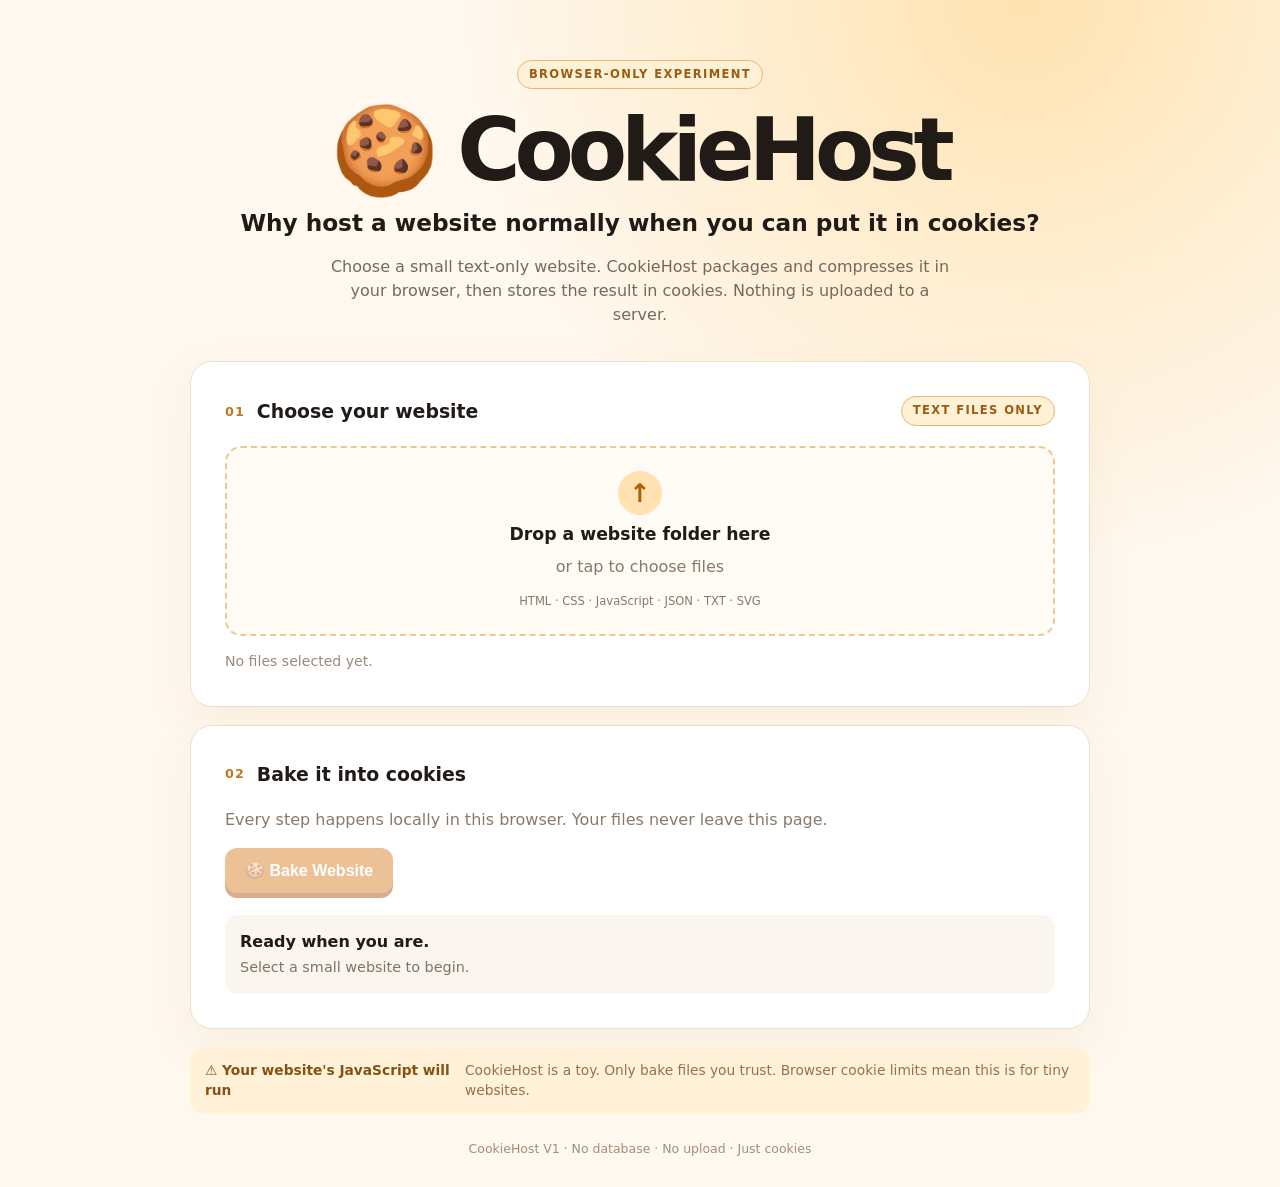
==== index.html @ 5d7636a7 "Build CookieHost static browser-only experiment with builder, cookie loader, responsive UI, validati" ====
<!doctype html>
<html lang="en">
<head>
  <meta charset="UTF-8">
  <meta name="viewport" content="width=device-width, initial-scale=1">
  <title>🍪 CookieHost</title>
  <link rel="stylesheet" href="style.css">
</head>
<body>
  <main class="shell">
    <section class="hero">
      <div class="badge">BROWSER-ONLY EXPERIMENT</div>
      <h1>🍪 CookieHost</h1>
      <p class="tagline">Why host a website normally when you can put it in cookies?</p>
      <p class="intro">Choose a small text-only website. CookieHost packages and compresses it in your browser, then stores the result in cookies. Nothing is uploaded to a server.</p>
    </section>

    <section class="card builder-card">
      <div class="section-heading">
        <div><span class="step-number">01</span><h2>Choose your website</h2></div>
        <span class="pill">TEXT FILES ONLY</span>
      </div>
      <label class="drop-zone" for="site-files" id="drop-zone">
        <input id="site-files" type="file" multiple webkitdirectory directory accept=".html,.htm,.css,.js,.json,.txt,.svg">
        <span class="upload-icon">↑</span>
        <strong>Drop a website folder here</strong>
        <span>or tap to choose files</span>
        <small>HTML · CSS · JavaScript · JSON · TXT · SVG</small>
      </label>
      <div id="file-list" class="file-list empty">No files selected yet.</div>
    </section>

    <section class="card process-card">
      <div class="section-heading">
        <div><span class="step-number">02</span><h2>Bake it into cookies</h2></div>
      </div>
      <p class="muted">Every step happens locally in this browser. Your files never leave this page.</p>
      <button id="bake-button" class="primary-button" disabled>🍪 Bake Website</button>
      <div id="status" class="status" aria-live="polite">
        <div class="status-title">Ready when you are.</div>
        <div class="status-detail">Select a small website to begin.</div>
      </div>
      <div id="result" class="result" hidden></div>
    </section>

    <section class="notice warning"><strong>⚠ Your website's JavaScript will run</strong><span>CookieHost is a toy. Only bake files you trust. Browser cookie limits mean this is for tiny websites.</span></section>
    <footer>CookieHost V1 · No database · No upload · Just cookies</footer>
  </main>
  <script src="app.js"></script>
</body>
</html>
---- style.css ----
:root{font-family:Inter,ui-sans-serif,system-ui,-apple-system,BlinkMacSystemFont,"Segoe UI",sans-serif;color:#211b18;background:#fff8ef;line-height:1.5;font-synthesis:none}*{box-sizing:border-box}body{margin:0;background:radial-gradient(circle at 80% 0,#ffe3b1 0,transparent 35rem),#fff8ef}.shell{width:min(900px,100% - 32px);margin:auto;padding:42px 0 28px}.hero{text-align:center;padding:18px 10px 34px}.badge,.pill{display:inline-block;border:1px solid #e8b66d;border-radius:999px;color:#9a5b13;background:#fff1d6;font-size:.72rem;font-weight:800;letter-spacing:.12em;padding:5px 11px}.hero h1{font-size:clamp(2.5rem,8vw,5.4rem);line-height:1;margin:18px 0 12px;letter-spacing:-.07em}.tagline{font-size:clamp(1.05rem,3vw,1.45rem);font-weight:700;margin:0}.intro{max-width:630px;margin:15px auto 0;color:#76685c}.card{background:#fff;border:1px solid #eadfd2;border-radius:22px;box-shadow:0 16px 45px #b17b3714;padding:clamp(20px,4vw,34px);margin-bottom:18px}.section-heading{display:flex;align-items:center;justify-content:space-between;gap:12px;margin-bottom:20px}.section-heading>div{display:flex;align-items:center;gap:12px}.section-heading h2{font-size:1.18rem;margin:0}.step-number{color:#c07820;font-weight:900;font-size:.8rem;letter-spacing:.08em}.drop-zone{border:2px dashed #edc78f;border-radius:16px;min-height:190px;display:flex;flex-direction:column;align-items:center;justify-content:center;gap:7px;cursor:pointer;text-align:center;background:#fffbf5;transition:.2s}.drop-zone:hover,.drop-zone.dragging{border-color:#d88725;background:#fff2dc}.drop-zone input{display:none}.upload-icon{display:grid;place-items:center;border-radius:50%;width:44px;height:44px;background:#ffe2af;color:#a96010;font-size:1.6rem;font-weight:700}.drop-zone strong{font-size:1.08rem}.drop-zone span:not(.upload-icon),.drop-zone small,.muted{color:#88796b}.drop-zone small{font-size:.72rem;margin-top:7px}.file-list{margin-top:15px;font-size:.88rem}.file-list.empty{color:#988a7c}.file-row{display:flex;justify-content:space-between;gap:15px;padding:8px 0;border-bottom:1px solid #f1e9df}.file-row.unsupported{color:#b42e2e}.file-row span:last-child{font-size:.77rem;color:#95867a}.primary-button{border:0;border-radius:12px;padding:13px 20px;background:#d97819;color:white;font-size:1rem;font-weight:800;cursor:pointer;box-shadow:0 5px 0 #a8500b;transition:.1s}.primary-button:hover:not(:disabled){background:#c86910}.primary-button:active:not(:disabled){transform:translateY(3px);box-shadow:0 2px 0 #a8500b}.primary-button:disabled{opacity:.45;cursor:not-allowed}.status{margin-top:22px;border-radius:13px;background:#faf5ee;padding:15px}.status-title{font-weight:800}.status-detail{color:#817365;font-size:.9rem;margin-top:3px}.status.error{background:#fff0ed;color:#9c2d22}.status.success{background:#eefaf0;color:#247039}.result{margin-top:18px;border:2px solid #b8dfbd;border-radius:15px;padding:18px;background:#f6fff5}.result h3{margin:0 0 12px;color:#247039}.stats{display:grid;grid-template-columns:repeat(2,1fr);gap:8px;font-size:.9rem}.stats div{background:white;border-radius:8px;padding:9px}.stats b{display:block;font-size:1rem}.open-button{display:inline-block;margin-top:15px;text-decoration:none}.notice{display:flex;gap:10px;border-radius:13px;padding:13px 15px;font-size:.86rem}.notice.warning{background:#fff2d9;color:#845214}.notice span{color:#98704a}footer{text-align:center;color:#a28e7b;font-size:.78rem;padding:26px 0 0}@media(max-width:550px){.shell{width:min(100% - 20px,900px);padding-top:22px}.section-heading{align-items:flex-start}.pill{font-size:.58rem}.stats{grid-template-columns:1fr}.notice{flex-direction:column;gap:2px}}
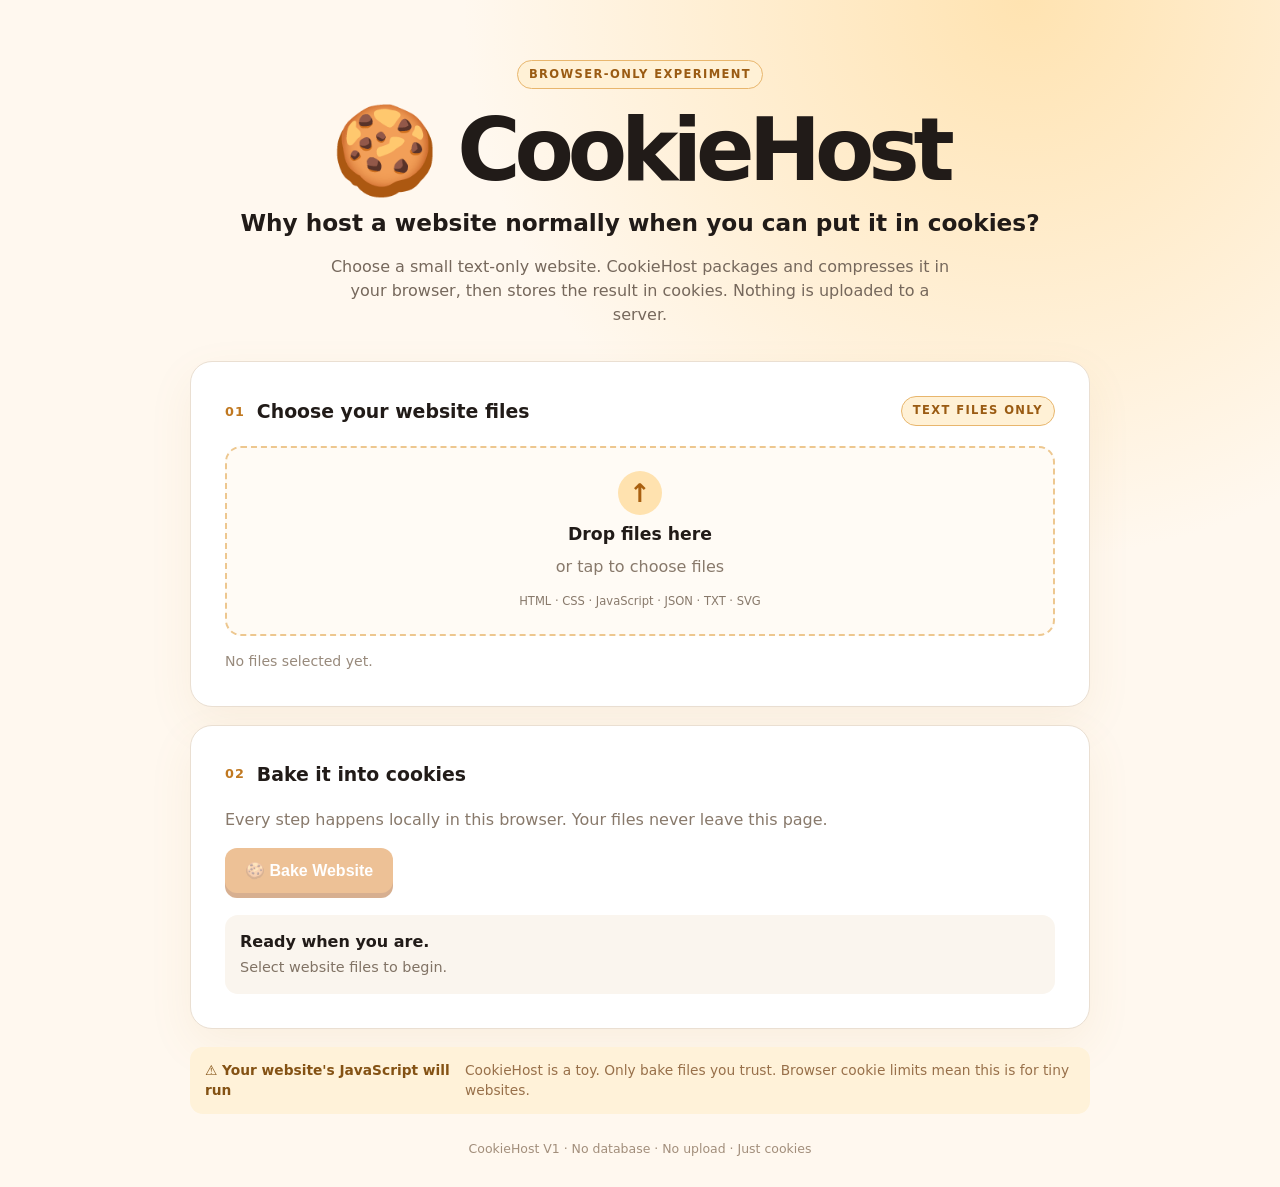
==== commit 5e48a919: "Change file picker to select individual files instead of folder to prevent root directory uploads" ====
--- a/index.html
+++ b/index.html
@@ -17,13 +17,13 @@
 
     <section class="card builder-card">
       <div class="section-heading">
-        <div><span class="step-number">01</span><h2>Choose your website</h2></div>
+        <div><span class="step-number">01</span><h2>Choose your website files</h2></div>
         <span class="pill">TEXT FILES ONLY</span>
       </div>
       <label class="drop-zone" for="site-files" id="drop-zone">
-        <input id="site-files" type="file" multiple webkitdirectory directory accept=".html,.htm,.css,.js,.json,.txt,.svg">
+        <input id="site-files" type="file" multiple accept=".html,.htm,.css,.js,.json,.txt,.svg">
         <span class="upload-icon">↑</span>
-        <strong>Drop a website folder here</strong>
+        <strong>Drop files here</strong>
         <span>or tap to choose files</span>
         <small>HTML · CSS · JavaScript · JSON · TXT · SVG</small>
       </label>
@@ -38,7 +38,7 @@
       <button id="bake-button" class="primary-button" disabled>🍪 Bake Website</button>
       <div id="status" class="status" aria-live="polite">
         <div class="status-title">Ready when you are.</div>
-        <div class="status-detail">Select a small website to begin.</div>
+        <div class="status-detail">Select website files to begin.</div>
       </div>
       <div id="result" class="result" hidden></div>
     </section>
